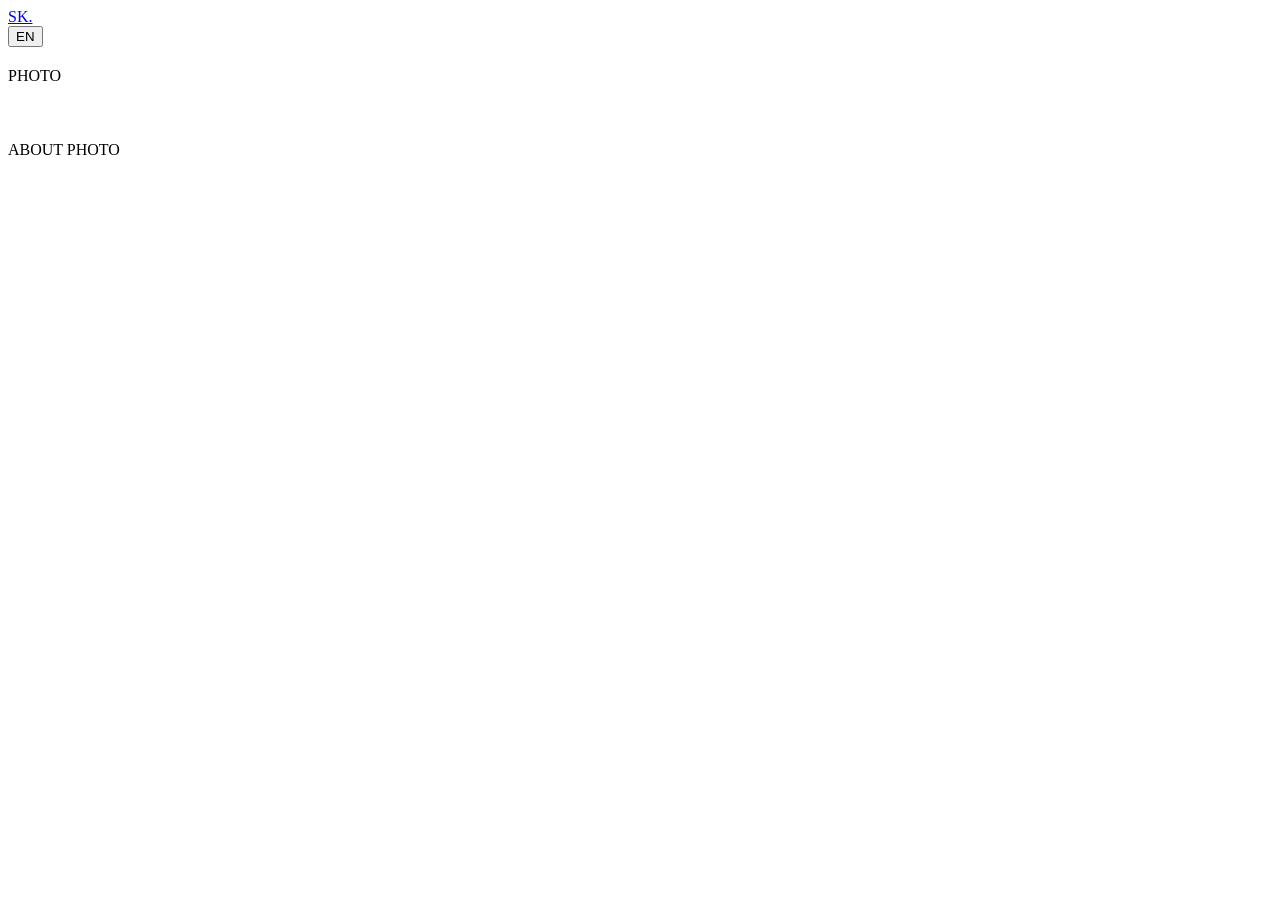
==== index.html @ 6065e165 "Add resume page markup" ====
<!doctype html>
<html lang="ru">
<head>
  <meta charset="utf-8">
  <meta name="viewport" content="width=device-width, initial-scale=1">
  <meta name="description" content="Светлана Кропачева — Operations Assistant">
  <title>Светлана Кропачева — Operations Assistant</title>
  <link rel="preconnect" href="https://fonts.googleapis.com">
  <link rel="preconnect" href="https://fonts.gstatic.com" crossorigin>
  <link href="https://fonts.googleapis.com/css2?family=Manrope:wght@400;500;600;700&family=Playfair+Display:ital,wght@0,600;1,600&display=swap" rel="stylesheet">
  <link rel="stylesheet" href="styles.css">
</head>
<body>
  <header class="topbar">
    <a class="brand" href="#top">SK.</a>
    <nav class="nav" id="nav"></nav>
    <button class="lang-switch" id="langSwitch" aria-label="Switch language">EN</button>
  </header>

  <main id="top">
    <section class="hero section">
      <div class="hero-copy">
        <p class="eyebrow" id="heroEyebrow"></p>
        <h1 id="heroName"></h1>
        <p class="hero-role" id="heroRole"></p>
        <p class="hero-intro" id="heroIntro"></p>
        <div class="hero-meta" id="heroMeta"></div>
        <div class="hero-actions" id="heroActions"></div>
      </div>
      <aside class="portrait-card">
        <div class="portrait-placeholder" id="portraitPlaceholder">
          <span>PHOTO</span>
        </div>
        <img id="portrait" alt="">
      </aside>
    </section>

    <section class="section" id="experience">
      <div class="section-heading">
        <p class="eyebrow" id="experienceEyebrow"></p>
        <h2 id="experienceTitle"></h2>
      </div>
      <div class="timeline" id="experienceList"></div>
    </section>

    <section class="section split" id="education">
      <div>
        <div class="section-heading">
          <p class="eyebrow" id="educationEyebrow"></p>
          <h2 id="educationTitle"></h2>
        </div>
        <div id="educationList" class="stack"></div>
      </div>
      <div>
        <div class="section-heading compact">
          <p class="eyebrow" id="coursesEyebrow"></p>
          <h2 id="coursesTitle"></h2>
        </div>
        <div id="coursesList" class="stack"></div>
      </div>
    </section>

    <section class="section" id="skills">
      <div class="section-heading">
        <p class="eyebrow" id="skillsEyebrow"></p>
        <h2 id="skillsTitle"></h2>
      </div>
      <div class="skill-cloud" id="skillsList"></div>
      <div class="languages" id="languagesList"></div>
    </section>

    <section class="section" id="portfolio">
      <div class="section-heading">
        <p class="eyebrow" id="portfolioEyebrow"></p>
        <h2 id="portfolioTitle"></h2>
      </div>
      <div class="media-grid" id="portfolioList"></div>
    </section>

    <section class="section" id="recommendations">
      <div class="section-heading">
        <p class="eyebrow" id="recommendationsEyebrow"></p>
        <h2 id="recommendationsTitle"></h2>
      </div>
      <div class="media-grid" id="recommendationsList"></div>
    </section>

    <section class="section about-grid" id="about">
      <div class="about-photo">
        <img id="aboutPhoto" alt="">
        <div class="about-photo-placeholder" id="aboutPhotoPlaceholder">ABOUT PHOTO</div>
      </div>
      <div>
        <div class="section-heading">
          <p class="eyebrow" id="aboutEyebrow"></p>
          <h2 id="aboutTitle"></h2>
        </div>
        <div class="about-copy" id="aboutText"></div>
      </div>
    </section>

    <section class="section contact-section" id="contacts">
      <div class="section-heading">
        <p class="eyebrow" id="contactsEyebrow"></p>
        <h2 id="contactsTitle"></h2>
      </div>
      <div class="contacts" id="contactsList"></div>
    </section>
  </main>

  <footer>
    <span id="footerText"></span>
  </footer>

  <script src="data.js"></script>
  <script src="app.js"></script>
</body>
</html>
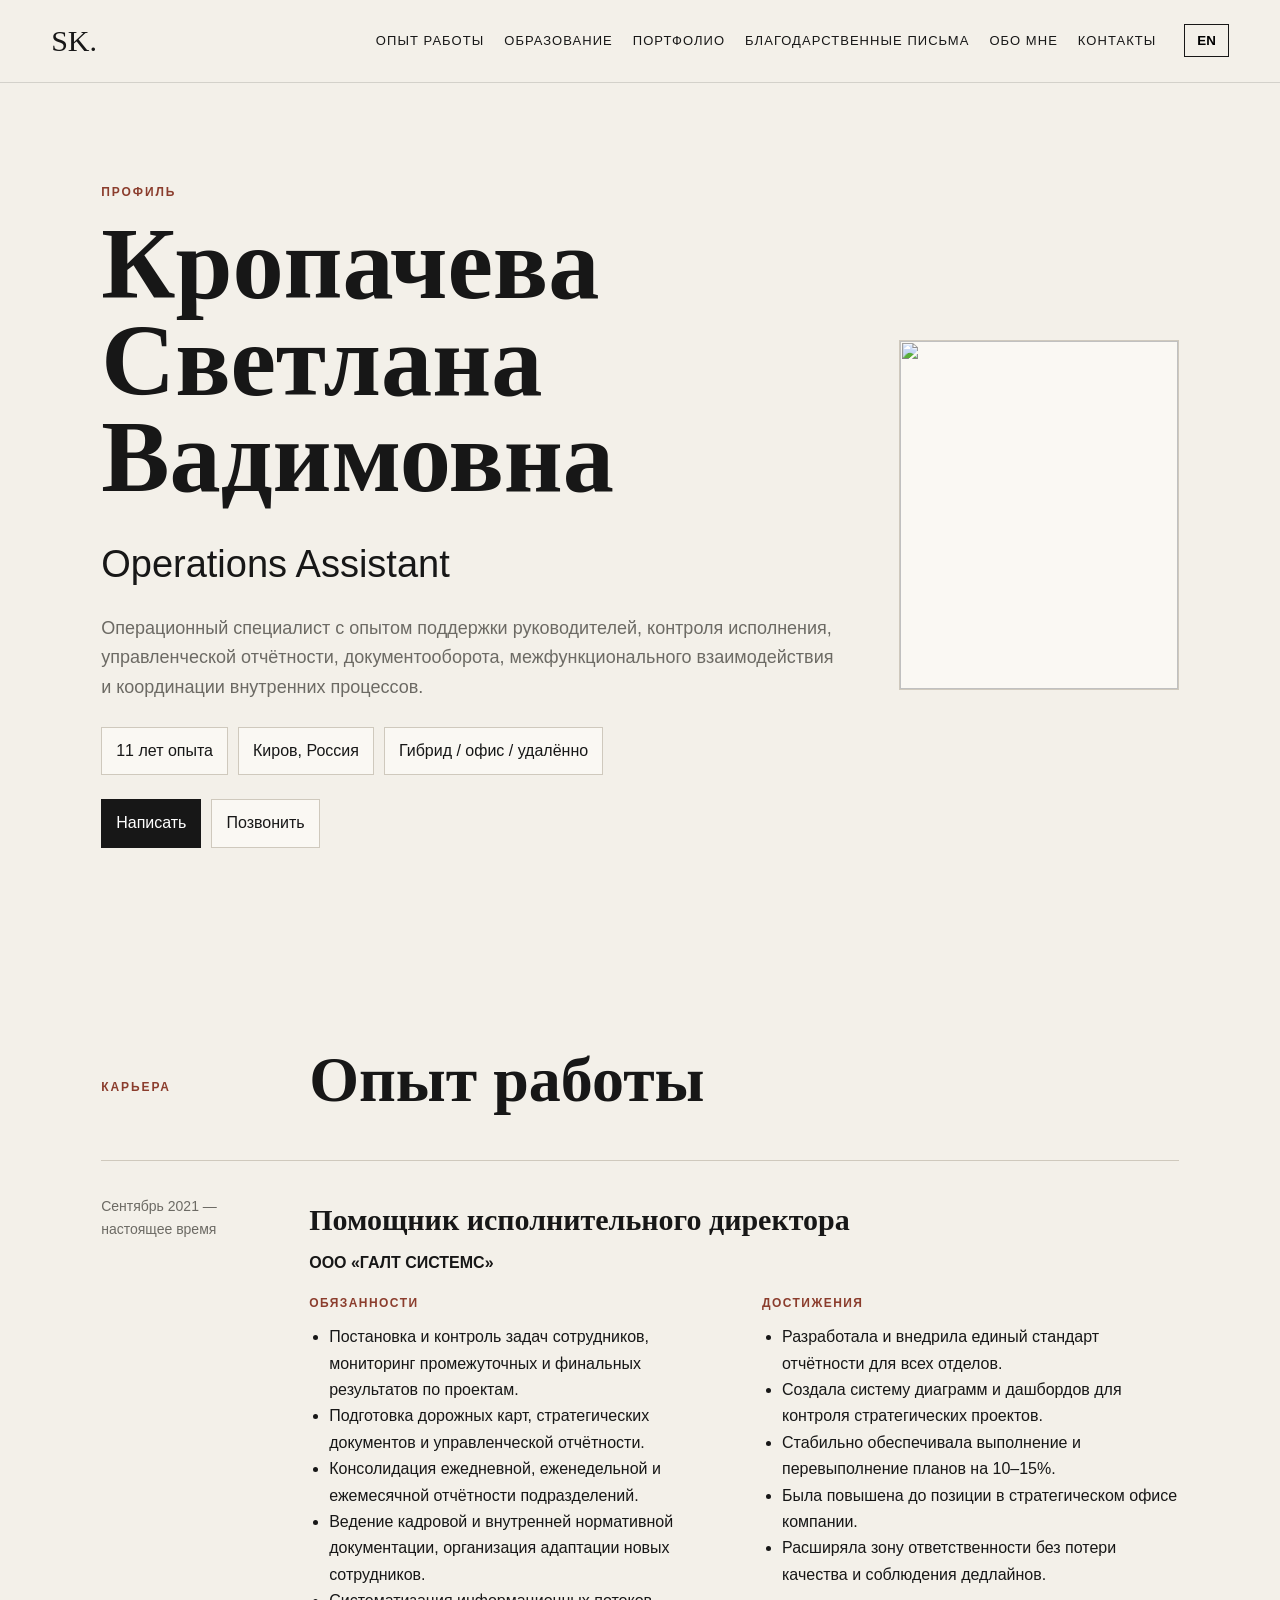
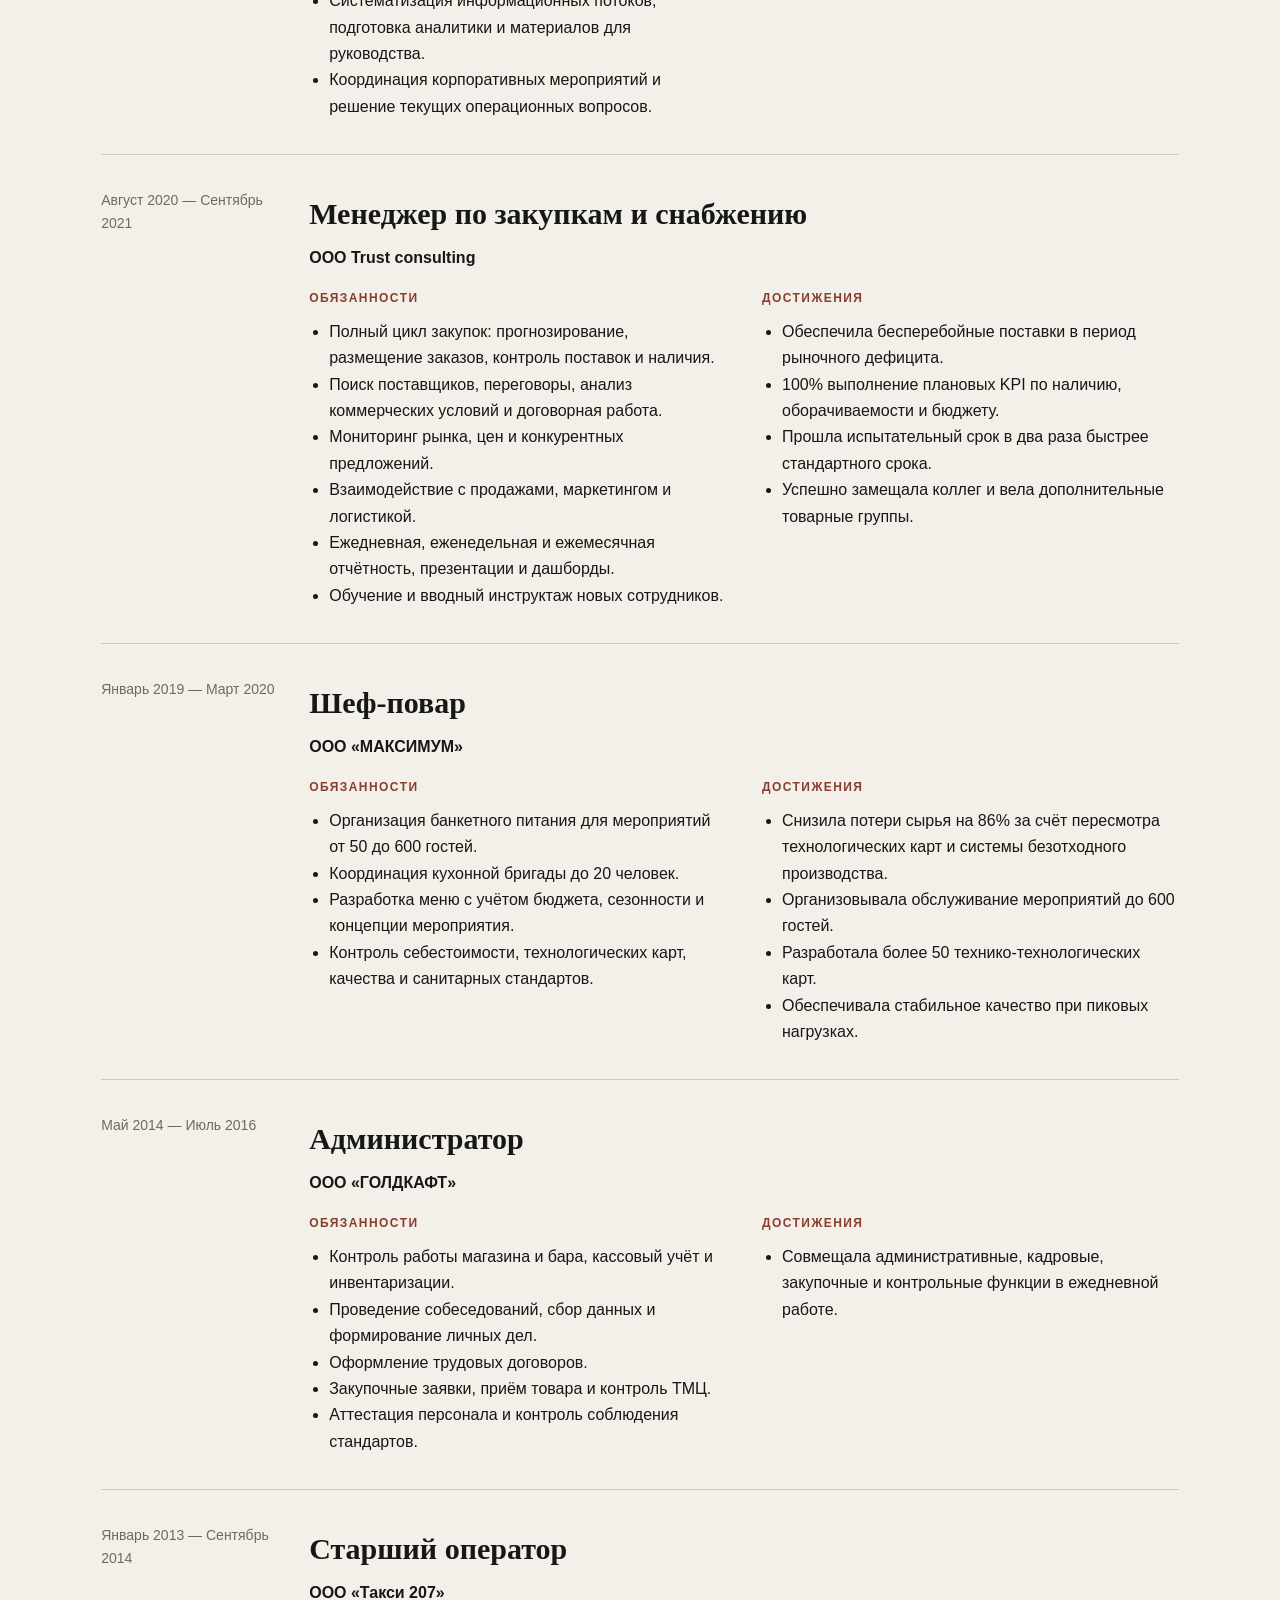
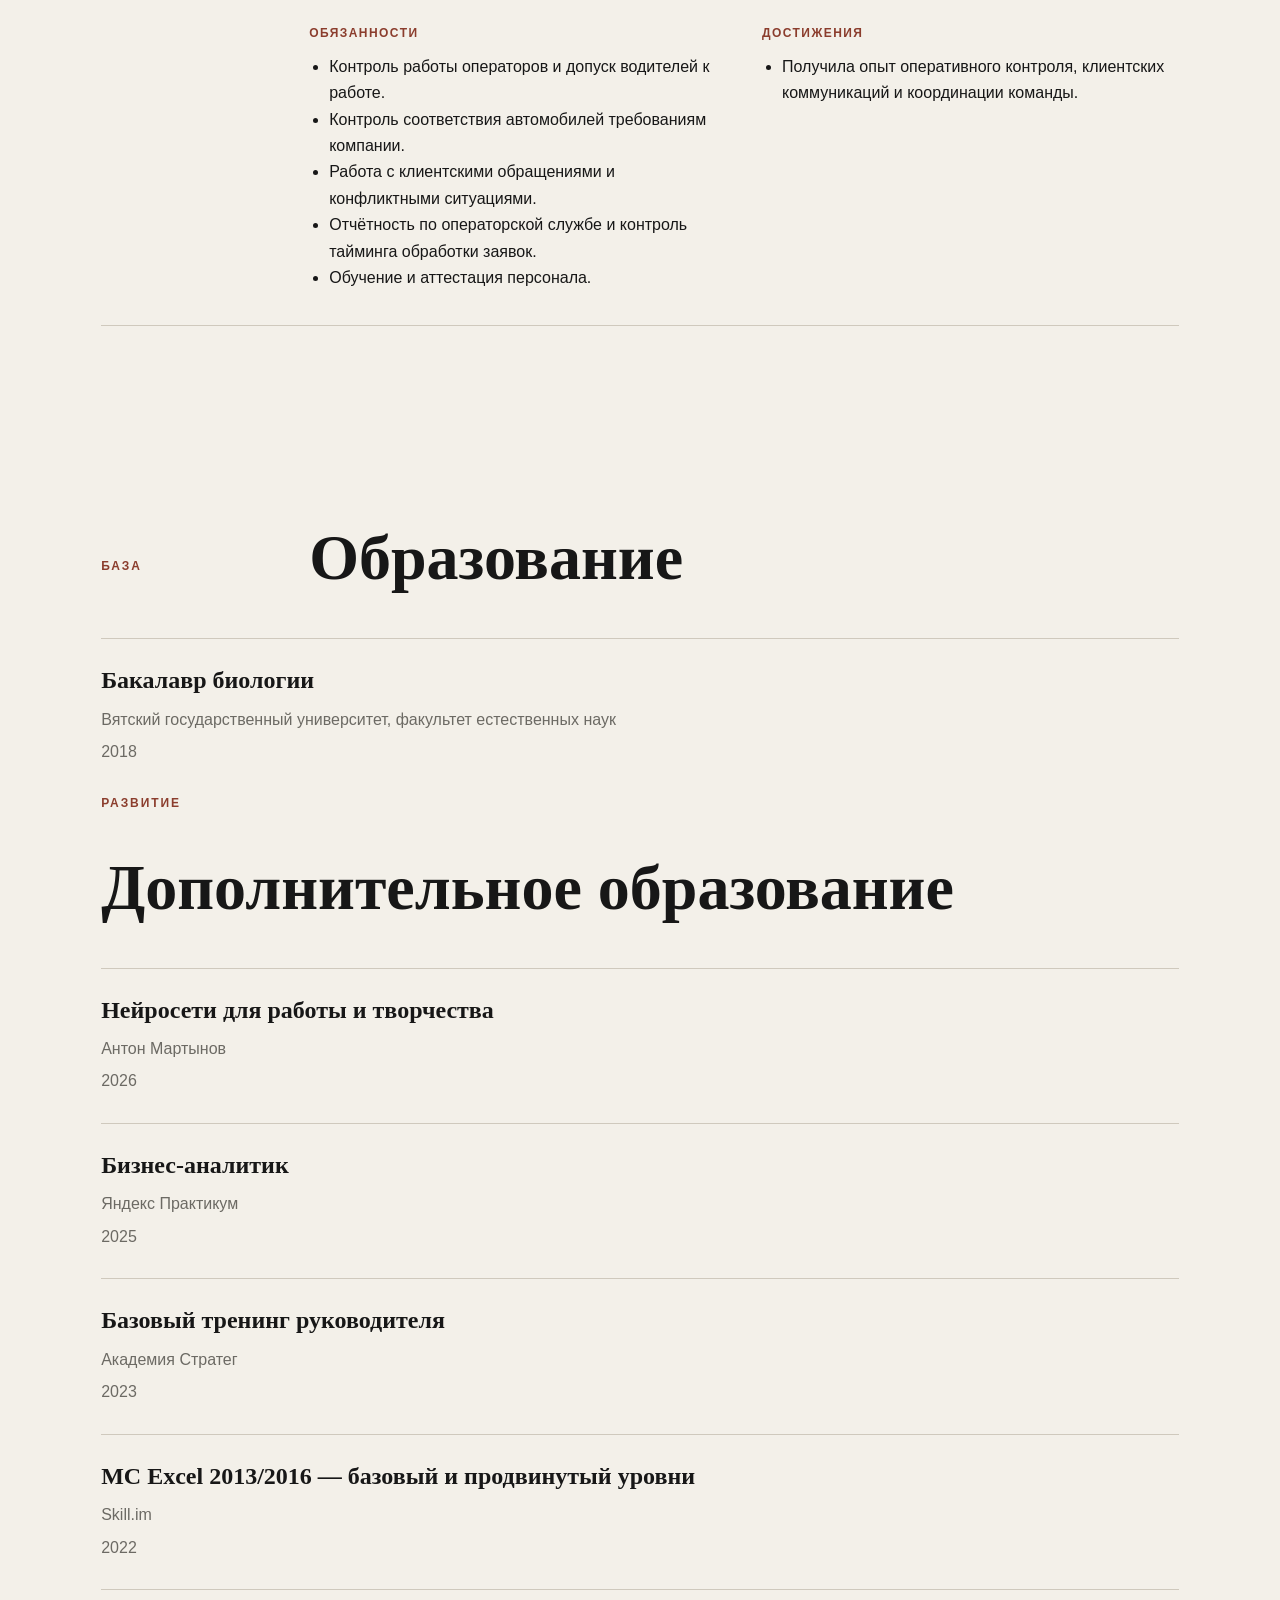
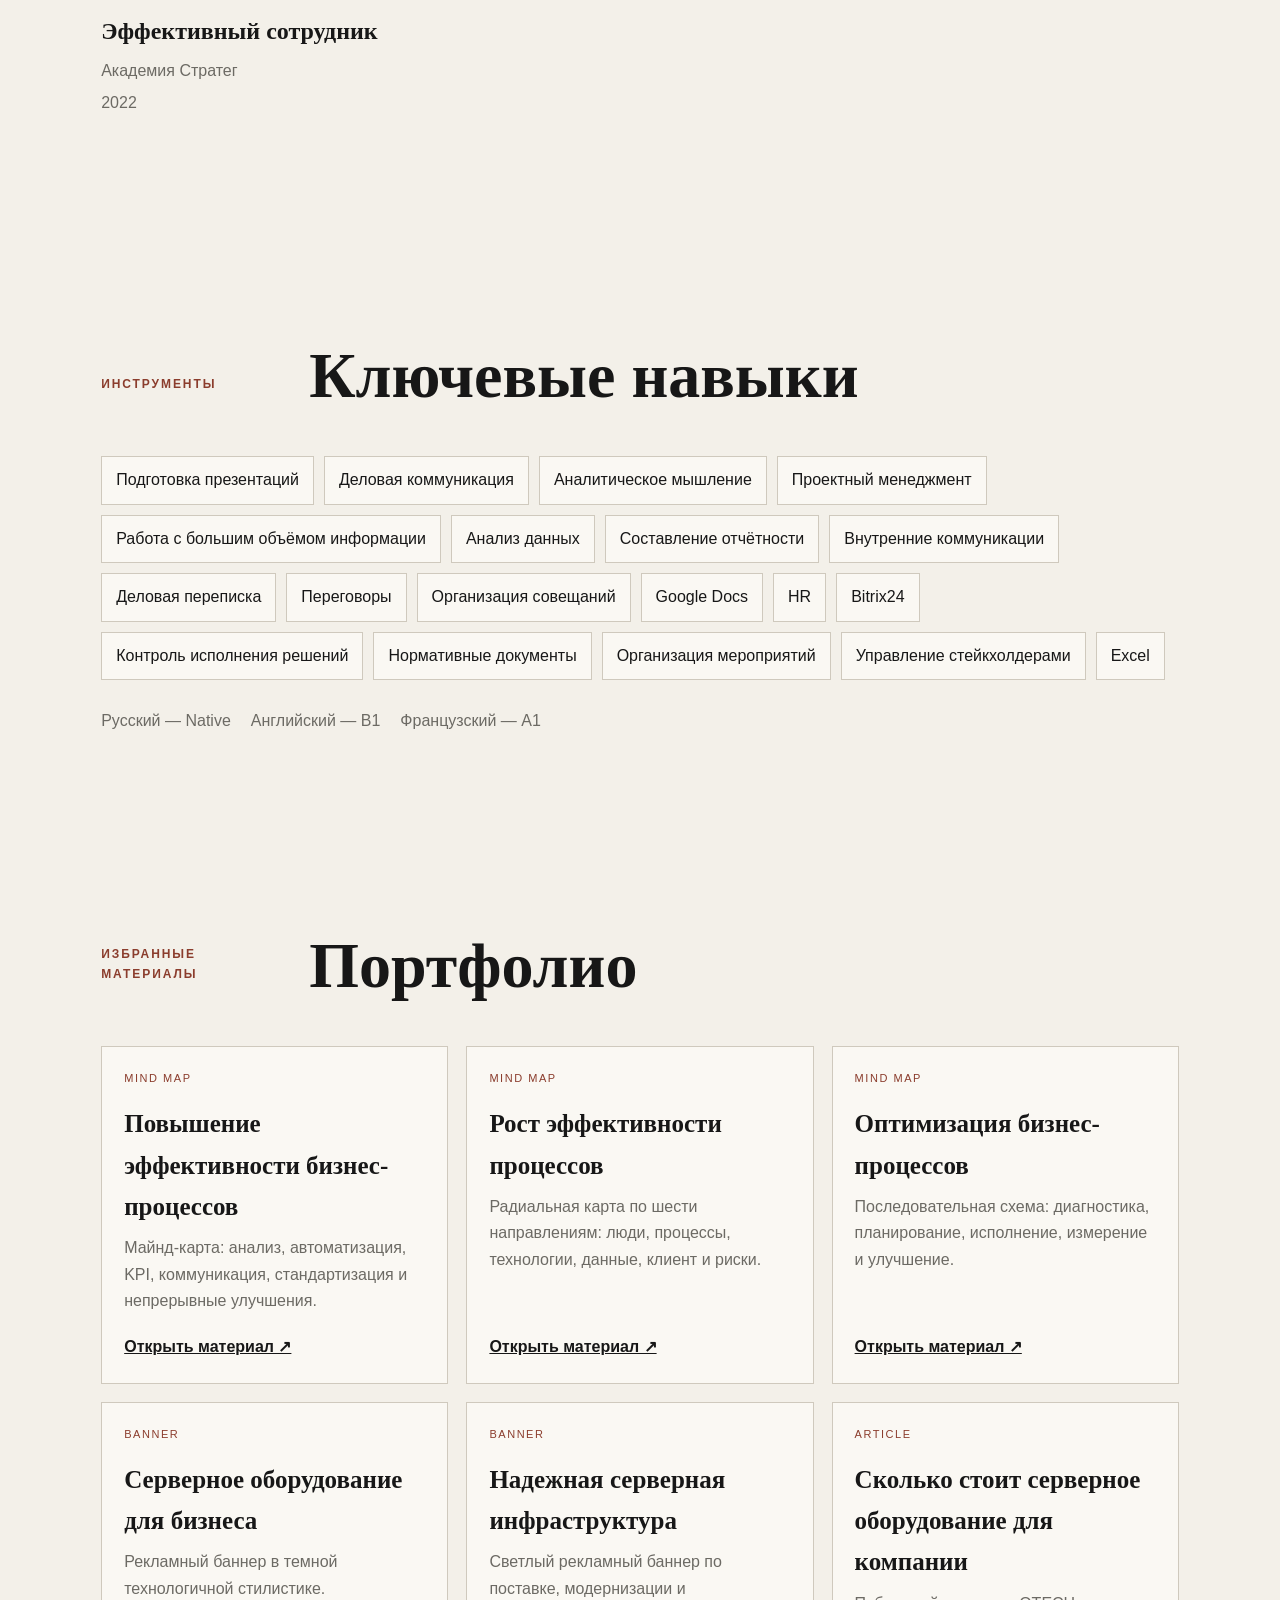
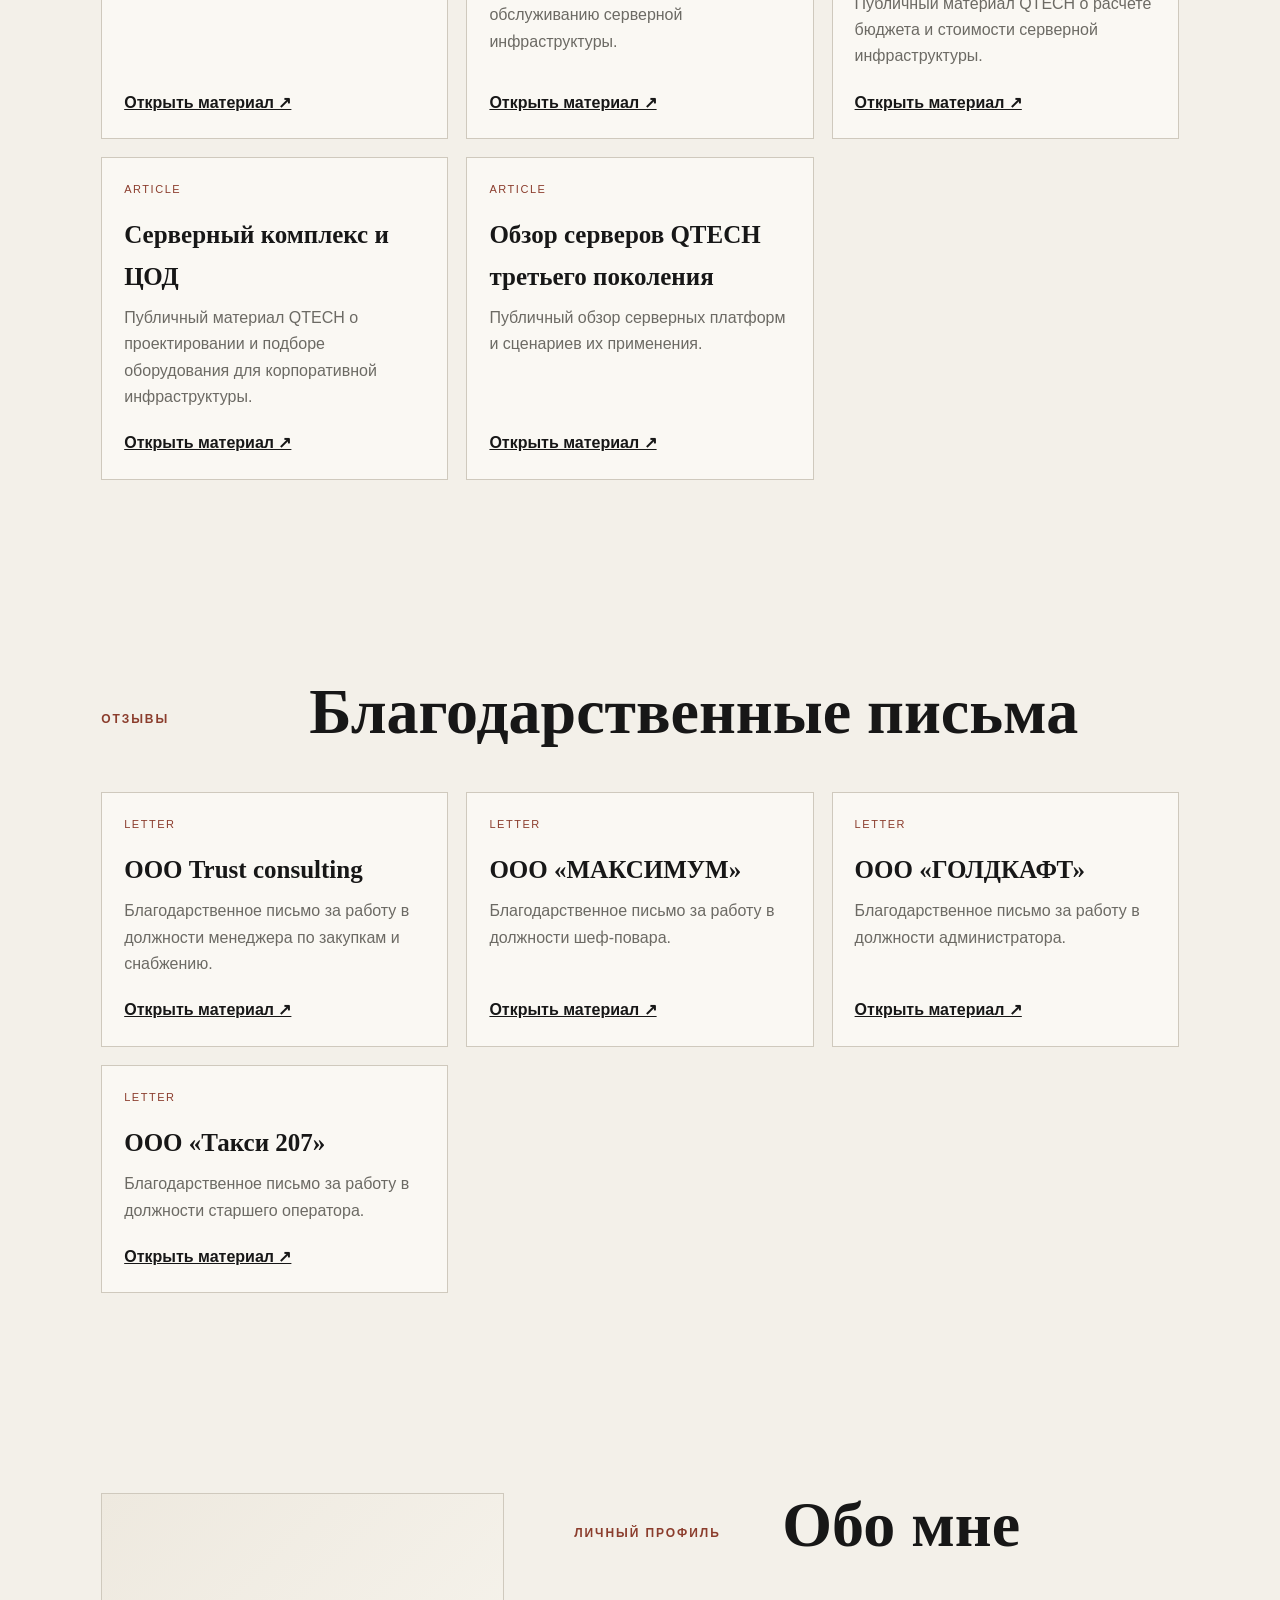
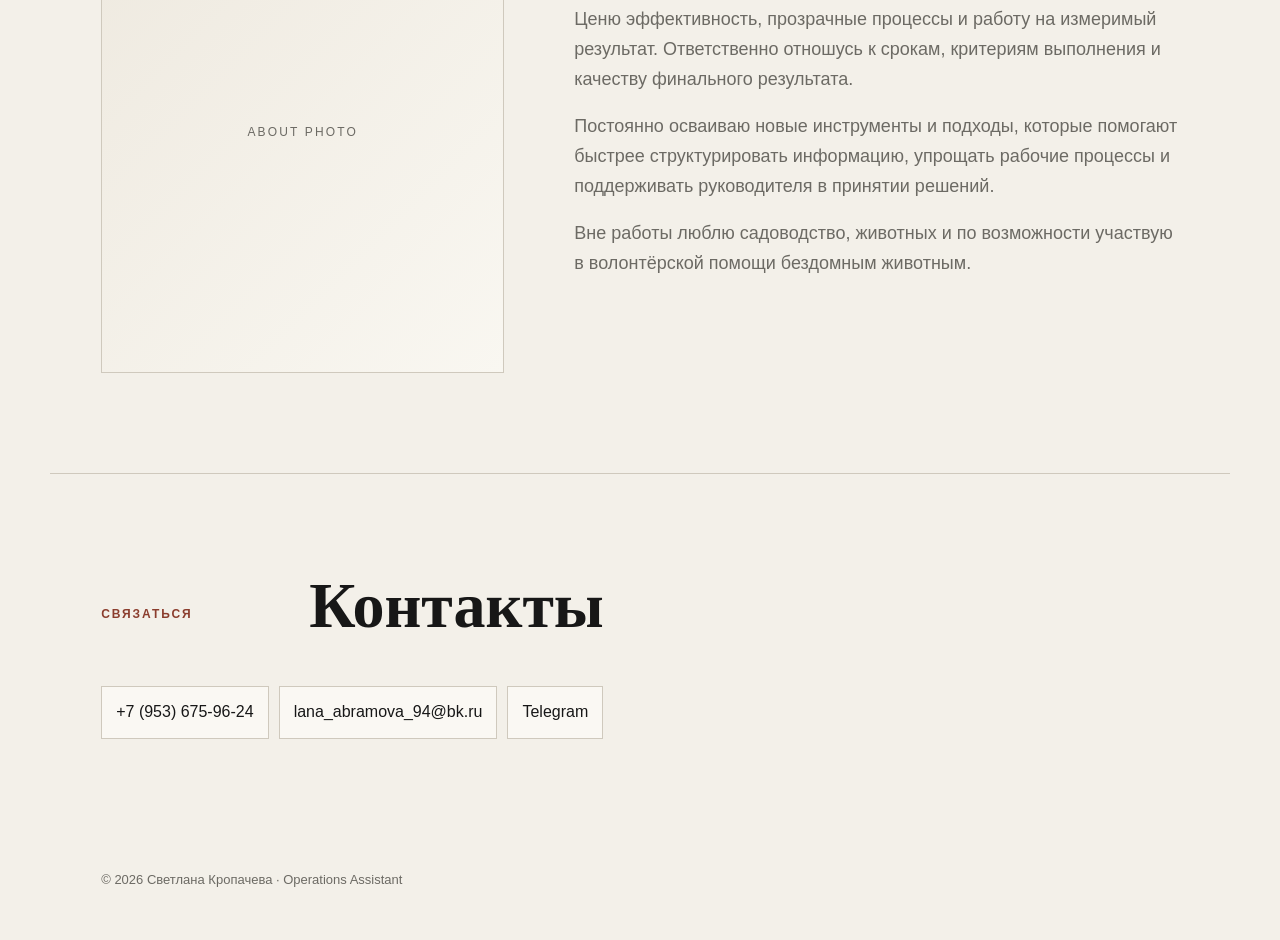
==== commit 23af67ec: "Stack education into a single vertical column" ====
--- a/index.html
+++ b/index.html
@@ -43,20 +43,20 @@
       <div class="timeline" id="experienceList"></div>
     </section>
 
-    <section class="section split" id="education">
-      <div>
-        <div class="section-heading">
-          <p class="eyebrow" id="educationEyebrow"></p>
-          <h2 id="educationTitle"></h2>
+    <section class="section education-section" id="education">
+      <div class="section-heading">
+        <p class="eyebrow" id="educationEyebrow"></p>
+        <h2 id="educationTitle"></h2>
+      </div>
+      <div class="education-column">
+        <div id="educationList" class="stack"></div>
+        <div class="education-subsection">
+          <div class="section-heading compact">
+            <p class="eyebrow" id="coursesEyebrow"></p>
+            <h2 id="coursesTitle"></h2>
+          </div>
+          <div id="coursesList" class="stack"></div>
         </div>
-        <div id="educationList" class="stack"></div>
-      </div>
-      <div>
-        <div class="section-heading compact">
-          <p class="eyebrow" id="coursesEyebrow"></p>
-          <h2 id="coursesTitle"></h2>
-        </div>
-        <div id="coursesList" class="stack"></div>
       </div>
     </section>
 
--- a/styles.css
+++ b/styles.css
@@ -0,0 +1,64 @@
+:root{
+  --bg:#f3f0e9;--paper:#faf8f3;--ink:#171717;--muted:#6c6a64;--line:#cfc9bd;--accent:#8b3d2d;
+  --max:1180px;--pad:clamp(20px,4vw,56px)
+}
+*{box-sizing:border-box}
+html{scroll-behavior:smooth}
+body{margin:0;background:var(--bg);color:var(--ink);font-family:"Manrope",sans-serif;line-height:1.65}
+a{color:inherit}
+.topbar{position:sticky;top:0;z-index:50;display:flex;align-items:center;gap:28px;padding:16px var(--pad);border-bottom:1px solid rgba(23,23,23,.14);backdrop-filter:blur(12px);background:rgba(243,240,233,.9)}
+.brand{font-family:"Playfair Display",serif;font-size:30px;text-decoration:none;margin-right:auto}
+.nav{display:flex;gap:20px;flex-wrap:wrap}
+.nav a{text-decoration:none;font-size:13px;text-transform:uppercase;letter-spacing:.08em}
+.lang-switch{border:1px solid var(--ink);background:transparent;padding:8px 12px;font-weight:700;cursor:pointer}
+.section{max-width:var(--max);margin:0 auto;padding:100px var(--pad)}
+.hero{min-height:78vh;display:grid;grid-template-columns:minmax(0,1.45fr) minmax(260px,.55fr);gap:60px;align-items:center}
+.eyebrow{margin:0 0 14px;text-transform:uppercase;letter-spacing:.16em;font-size:12px;color:var(--accent);font-weight:700}
+h1,h2,h3{font-family:"Playfair Display",serif;margin:0}
+h1{font-size:clamp(52px,8vw,104px);line-height:.94;max-width:9ch}
+h2{font-size:clamp(38px,5vw,66px);line-height:1}
+.hero-role{font-size:clamp(24px,3vw,38px);margin:28px 0 10px}
+.hero-intro{max-width:740px;color:var(--muted);font-size:18px}
+.hero-meta,.hero-actions,.contacts{display:flex;flex-wrap:wrap;gap:10px;margin-top:24px}
+.pill,.action-link{border:1px solid var(--line);padding:10px 14px;background:var(--paper);text-decoration:none}
+.action-link.primary{background:var(--ink);color:white;border-color:var(--ink)}
+.portrait-card{aspect-ratio:4/5;background:var(--paper);border:1px solid var(--line);position:relative;overflow:hidden}
+.portrait-card img,.about-photo img{width:100%;height:100%;object-fit:cover;display:none}
+.portrait-placeholder,.about-photo-placeholder{display:grid;place-items:center;width:100%;height:100%;color:var(--muted);letter-spacing:.18em;font-size:12px;background:linear-gradient(135deg,#eee9df,#f9f7f1)}
+.section-heading{display:grid;grid-template-columns:180px 1fr;gap:28px;align-items:end;margin-bottom:48px}
+.section-heading.compact{grid-template-columns:1fr}
+.timeline{border-top:1px solid var(--line)}
+.job{display:grid;grid-template-columns:180px 1fr;gap:28px;padding:34px 0;border-bottom:1px solid var(--line)}
+.job-period{font-size:14px;color:var(--muted)}
+.job-head{display:flex;justify-content:space-between;gap:20px;align-items:flex-start}
+.job h3{font-size:30px}
+.job-company{font-weight:700;margin:6px 0 18px}
+.job-columns{display:grid;grid-template-columns:1fr 1fr;gap:36px}
+.job-columns h4{margin:0 0 10px;text-transform:uppercase;font-size:12px;letter-spacing:.12em;color:var(--accent)}
+.job ul{padding-left:20px;margin:0}
+.split{display:grid;grid-template-columns:1fr 1fr;gap:70px}
+.card{padding:22px 0;border-top:1px solid var(--line)}
+.card h3{font-size:24px}
+.card p{margin:6px 0;color:var(--muted)}
+.skill-cloud{display:flex;flex-wrap:wrap;gap:10px}
+.skill{padding:10px 14px;border:1px solid var(--line);background:var(--paper)}
+.languages{display:flex;gap:20px;flex-wrap:wrap;margin-top:28px;color:var(--muted)}
+.media-grid{display:grid;grid-template-columns:repeat(3,1fr);gap:18px}
+.media-card{border:1px solid var(--line);background:var(--paper);padding:22px;min-height:220px;display:flex;flex-direction:column}
+.media-card .type{font-size:11px;text-transform:uppercase;letter-spacing:.14em;color:var(--accent)}
+.media-card h3{font-size:25px;margin:16px 0 8px}
+.media-card p{color:var(--muted);margin:0 0 20px}
+.media-card a{margin-top:auto;font-weight:700}
+.empty-state{border:1px dashed var(--line);padding:28px;color:var(--muted)}
+.about-grid{display:grid;grid-template-columns:.8fr 1.2fr;gap:70px}
+.about-photo{min-height:480px;background:var(--paper);border:1px solid var(--line)}
+.about-copy p{font-size:18px;color:var(--muted)}
+.contact-section{border-top:1px solid var(--line)}
+.contact-item{padding:12px 14px;border:1px solid var(--line);background:var(--paper);text-decoration:none}
+footer{max-width:var(--max);margin:0 auto;padding:30px var(--pad) 50px;color:var(--muted);font-size:13px}
+@media (max-width:900px){
+  .nav{display:none}.hero,.split,.about-grid,.job,.section-heading{grid-template-columns:1fr}.hero{padding-top:60px}.portrait-card{max-width:420px}.job-columns,.media-grid{grid-template-columns:1fr}.section{padding-top:72px;padding-bottom:72px}.job-head{display:block}
+}
+@media print{
+  .topbar{position:static}.lang-switch,.nav,.hero-actions{display:none}.section{padding-top:40px;padding-bottom:40px}.hero{min-height:auto}
+}
